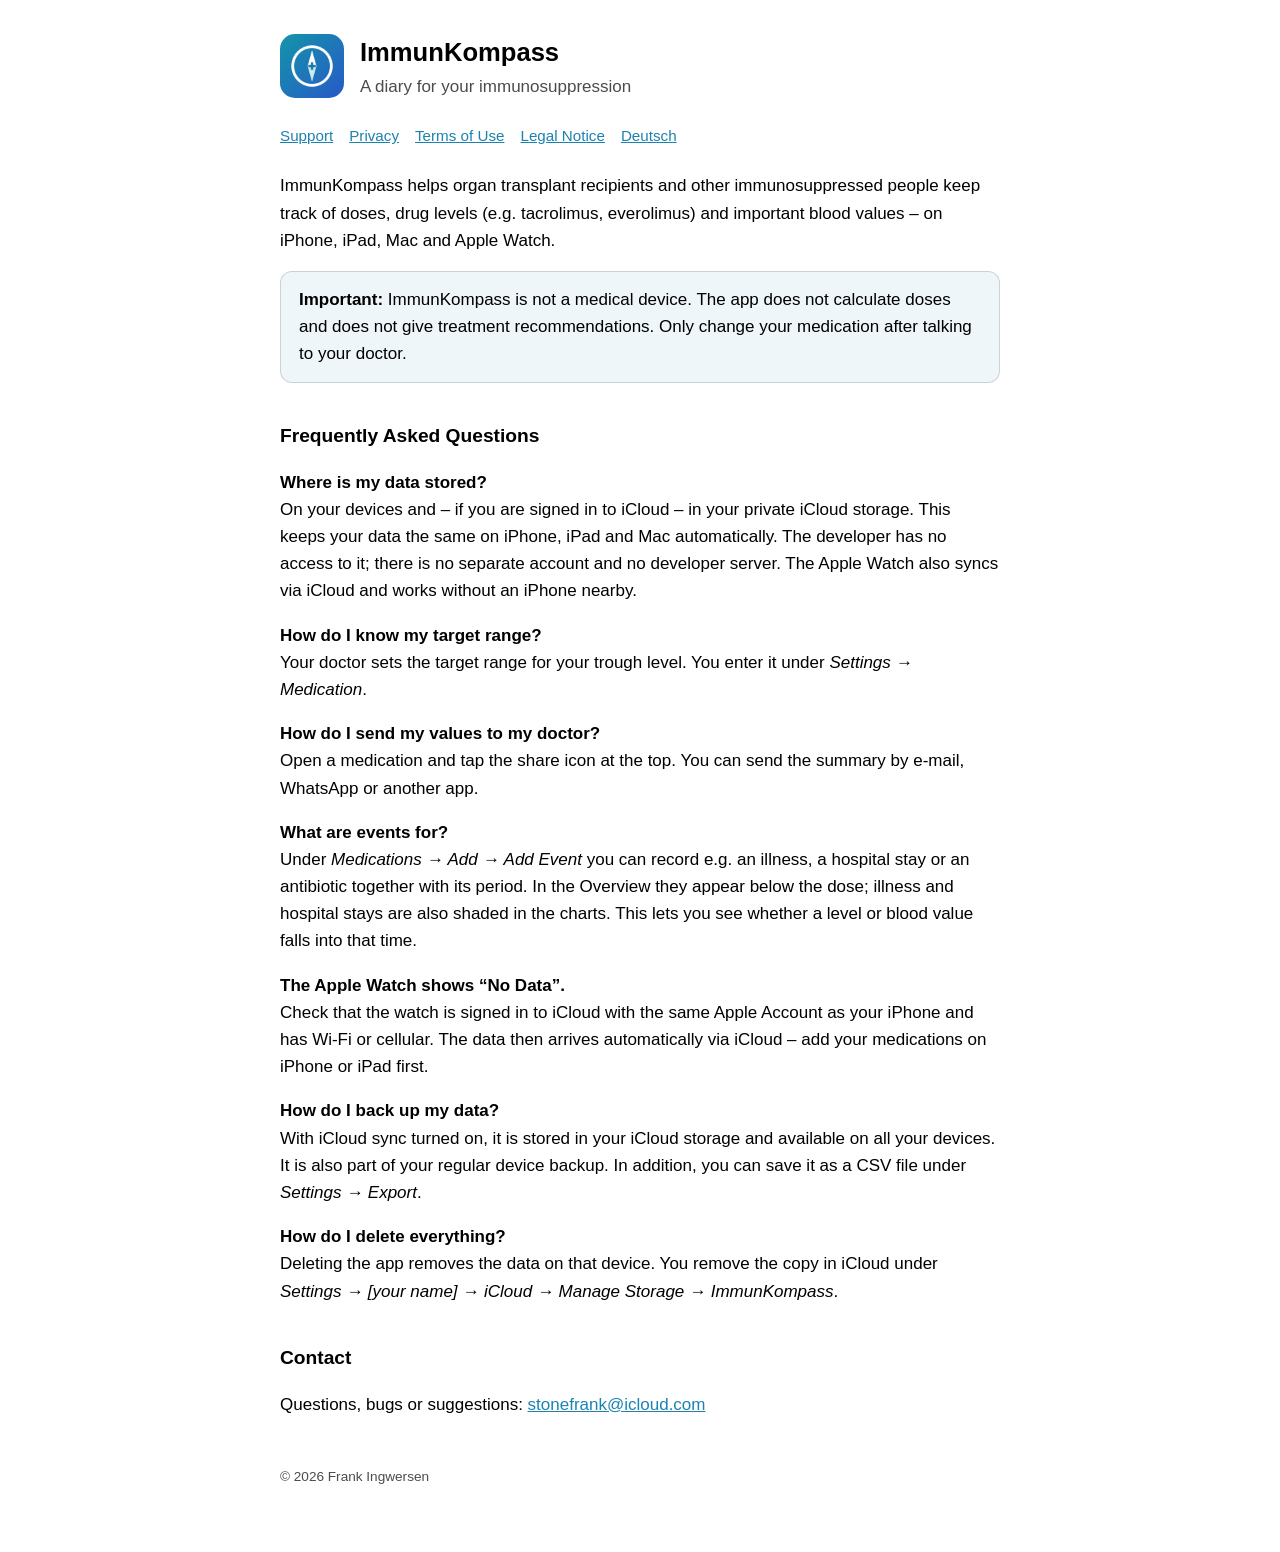
==== en/index.html @ 48a9f1a0 "ImmunKompass Website (Deutsch und Englisch)" ====
<!DOCTYPE html>
<html lang="en">
<head>
<meta charset="utf-8">
<meta name="viewport" content="width=device-width, initial-scale=1">
<title>ImmunKompass – Support</title>
<link rel="stylesheet" href="../style.css">
<link rel="icon" href="../icon.png">
</head>
<body>
<main>
  <header>
    <img src="../icon.png" alt="">
    <div><h1>ImmunKompass</h1><p>A diary for your immunosuppression</p></div>
  </header>
  <nav>
    <a href="index.html">Support</a>
    <a href="privacy.html">Privacy</a>
    <a href="terms.html">Terms of Use</a>
    <a href="imprint.html">Legal Notice</a>
    <a href="../index.html" lang="de">Deutsch</a>
  </nav>

  <p>ImmunKompass helps organ transplant recipients and other immunosuppressed people keep track of doses, drug levels (e.g. tacrolimus, everolimus) and important blood values – on iPhone, iPad, Mac and Apple Watch.</p>

  <div class="box"><strong>Important:</strong> ImmunKompass is not a medical device. The app does not calculate doses and does not give treatment recommendations. Only change your medication after talking to your doctor.</div>

  <h2>Frequently Asked Questions</h2>
  <p><strong>Where is my data stored?</strong><br>
  On your devices and – if you are signed in to iCloud – in your private iCloud storage. This keeps your data the same on iPhone, iPad and Mac automatically. The developer has no access to it; there is no separate account and no developer server. The Apple Watch also syncs via iCloud and works without an iPhone nearby.</p>

  <p><strong>How do I know my target range?</strong><br>
  Your doctor sets the target range for your trough level. You enter it under <em>Settings → Medication</em>.</p>

  <p><strong>How do I send my values to my doctor?</strong><br>
  Open a medication and tap the share icon at the top. You can send the summary by e-mail, WhatsApp or another app.</p>

  <p><strong>What are events for?</strong><br>
  Under <em>Medications → Add → Add Event</em> you can record e.g. an illness, a hospital stay or an antibiotic together with its period. In the Overview they appear below the dose; illness and hospital stays are also shaded in the charts. This lets you see whether a level or blood value falls into that time.</p>

  <p><strong>The Apple Watch shows “No Data”.</strong><br>
  Check that the watch is signed in to iCloud with the same Apple Account as your iPhone and has Wi-Fi or cellular. The data then arrives automatically via iCloud – add your medications on iPhone or iPad first.</p>

  <p><strong>How do I back up my data?</strong><br>
  With iCloud sync turned on, it is stored in your iCloud storage and available on all your devices. It is also part of your regular device backup. In addition, you can save it as a CSV file under <em>Settings → Export</em>.</p>

  <p><strong>How do I delete everything?</strong><br>
  Deleting the app removes the data on that device. You remove the copy in iCloud under <em>Settings → [your name] → iCloud → Manage Storage → ImmunKompass</em>.</p>

  <h2>Contact</h2>
  <p>Questions, bugs or suggestions: <a href="mailto:stonefrank@icloud.com">stonefrank@icloud.com</a></p>

  <footer>© 2026 Frank Ingwersen</footer>
</main>
</body>
</html>
---- style.css ----
:root { color-scheme: light dark; --accent: #1c82b0; }
* { box-sizing: border-box; }
body { font: 17px/1.6 -apple-system, BlinkMacSystemFont, "Segoe UI", Roboto, sans-serif; margin: 0; background: Canvas; color: CanvasText; }
main { max-width: 760px; margin: 0 auto; padding: 32px 20px 64px; }
header { display: flex; align-items: center; gap: 16px; margin-bottom: 24px; }
header img { width: 64px; height: 64px; border-radius: 15px; }
header h1 { margin: 0; font-size: 1.6rem; }
header p { margin: 0; opacity: .7; }
h2 { margin-top: 2em; font-size: 1.2rem; }
a { color: var(--accent); }
nav { display: flex; gap: 16px; flex-wrap: wrap; margin: 8px 0 24px; font-size: .95rem; }
.box { border: 1px solid color-mix(in srgb, CanvasText 15%, transparent); border-radius: 12px; padding: 14px 18px; background: color-mix(in srgb, var(--accent) 7%, Canvas); }
footer { margin-top: 48px; font-size: .85rem; opacity: .7; }
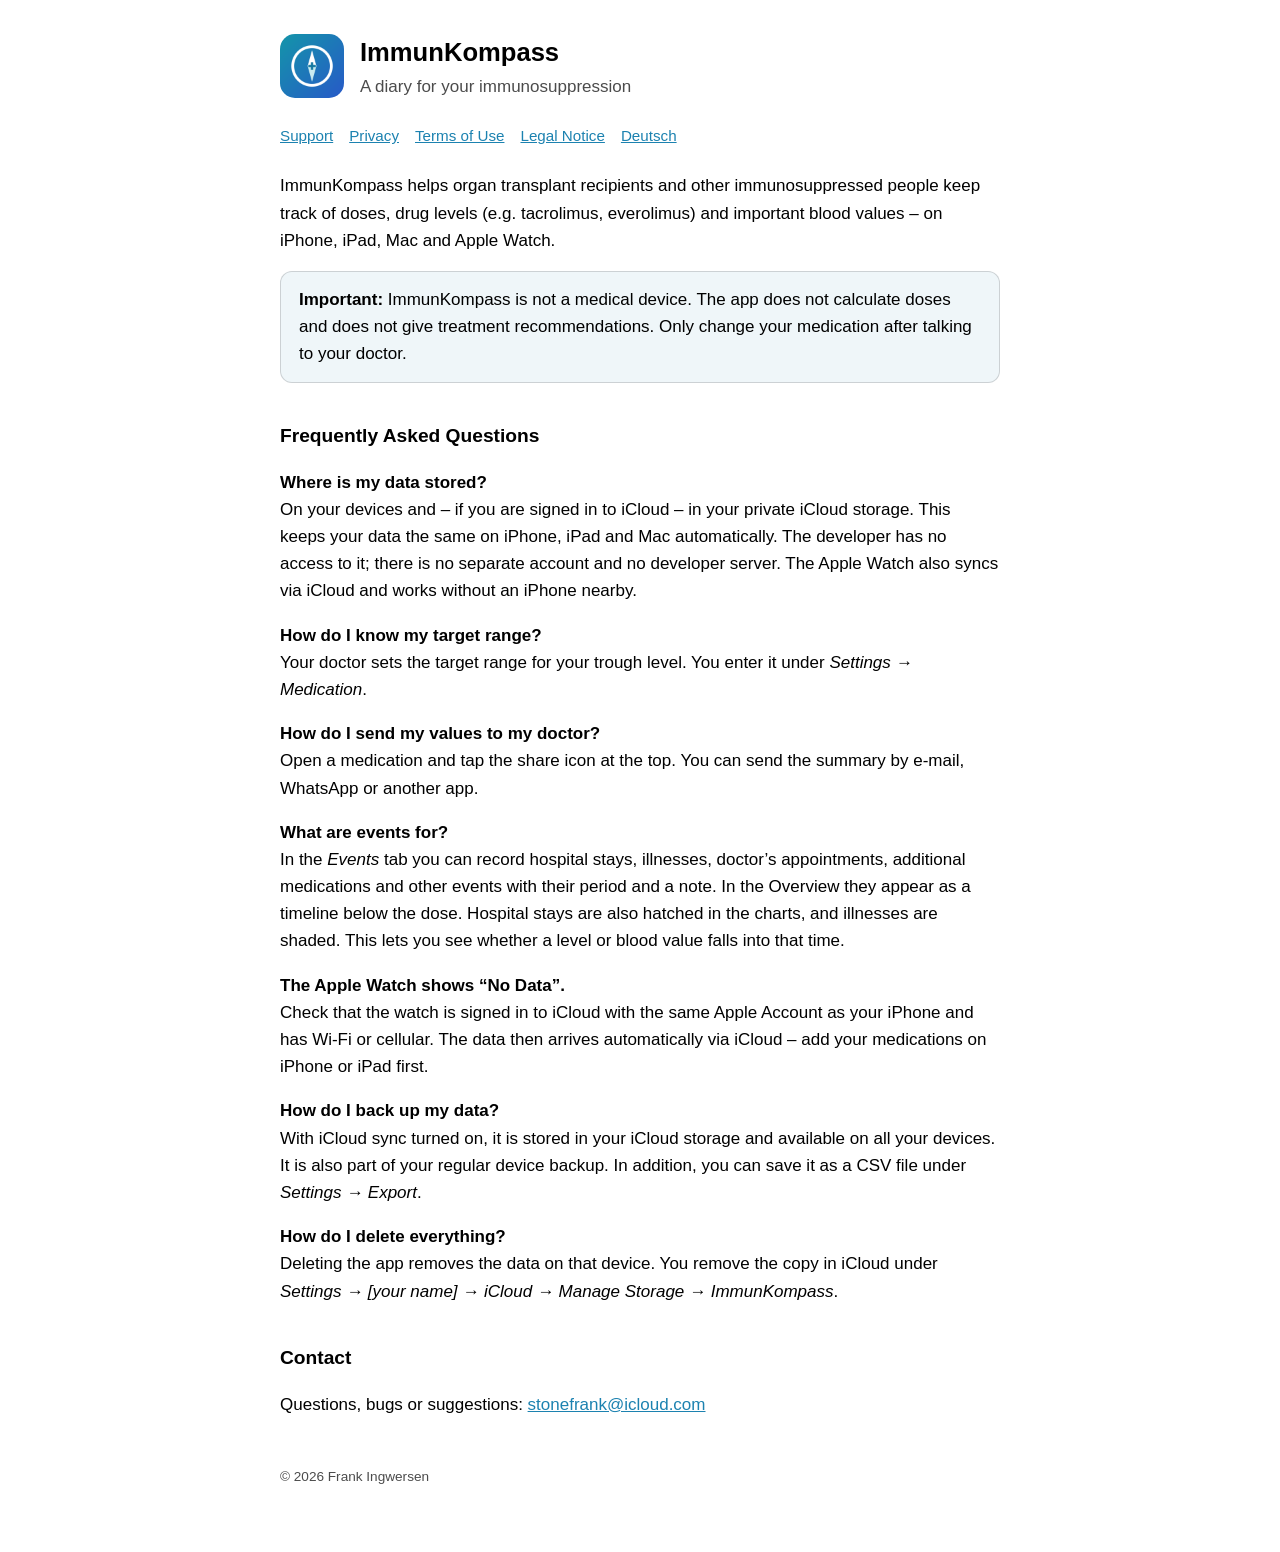
==== commit 581f13af: "Ereignisse: eigener Tab, neue Arten (Krankenhaus, Krankheit, Arzttermin, zusätzliche Medikamente, So" ====
--- a/en/index.html
+++ b/en/index.html
@@ -36,7 +36,7 @@
   Open a medication and tap the share icon at the top. You can send the summary by e-mail, WhatsApp or another app.</p>
 
   <p><strong>What are events for?</strong><br>
-  Under <em>Medications → Add → Add Event</em> you can record e.g. an illness, a hospital stay or an antibiotic together with its period. In the Overview they appear below the dose; illness and hospital stays are also shaded in the charts. This lets you see whether a level or blood value falls into that time.</p>
+  In the <em>Events</em> tab you can record hospital stays, illnesses, doctor’s appointments, additional medications and other events with their period and a note. In the Overview they appear as a timeline below the dose. Hospital stays are also hatched in the charts, and illnesses are shaded. This lets you see whether a level or blood value falls into that time.</p>
 
   <p><strong>The Apple Watch shows “No Data”.</strong><br>
   Check that the watch is signed in to iCloud with the same Apple Account as your iPhone and has Wi-Fi or cellular. The data then arrives automatically via iCloud – add your medications on iPhone or iPad first.</p>
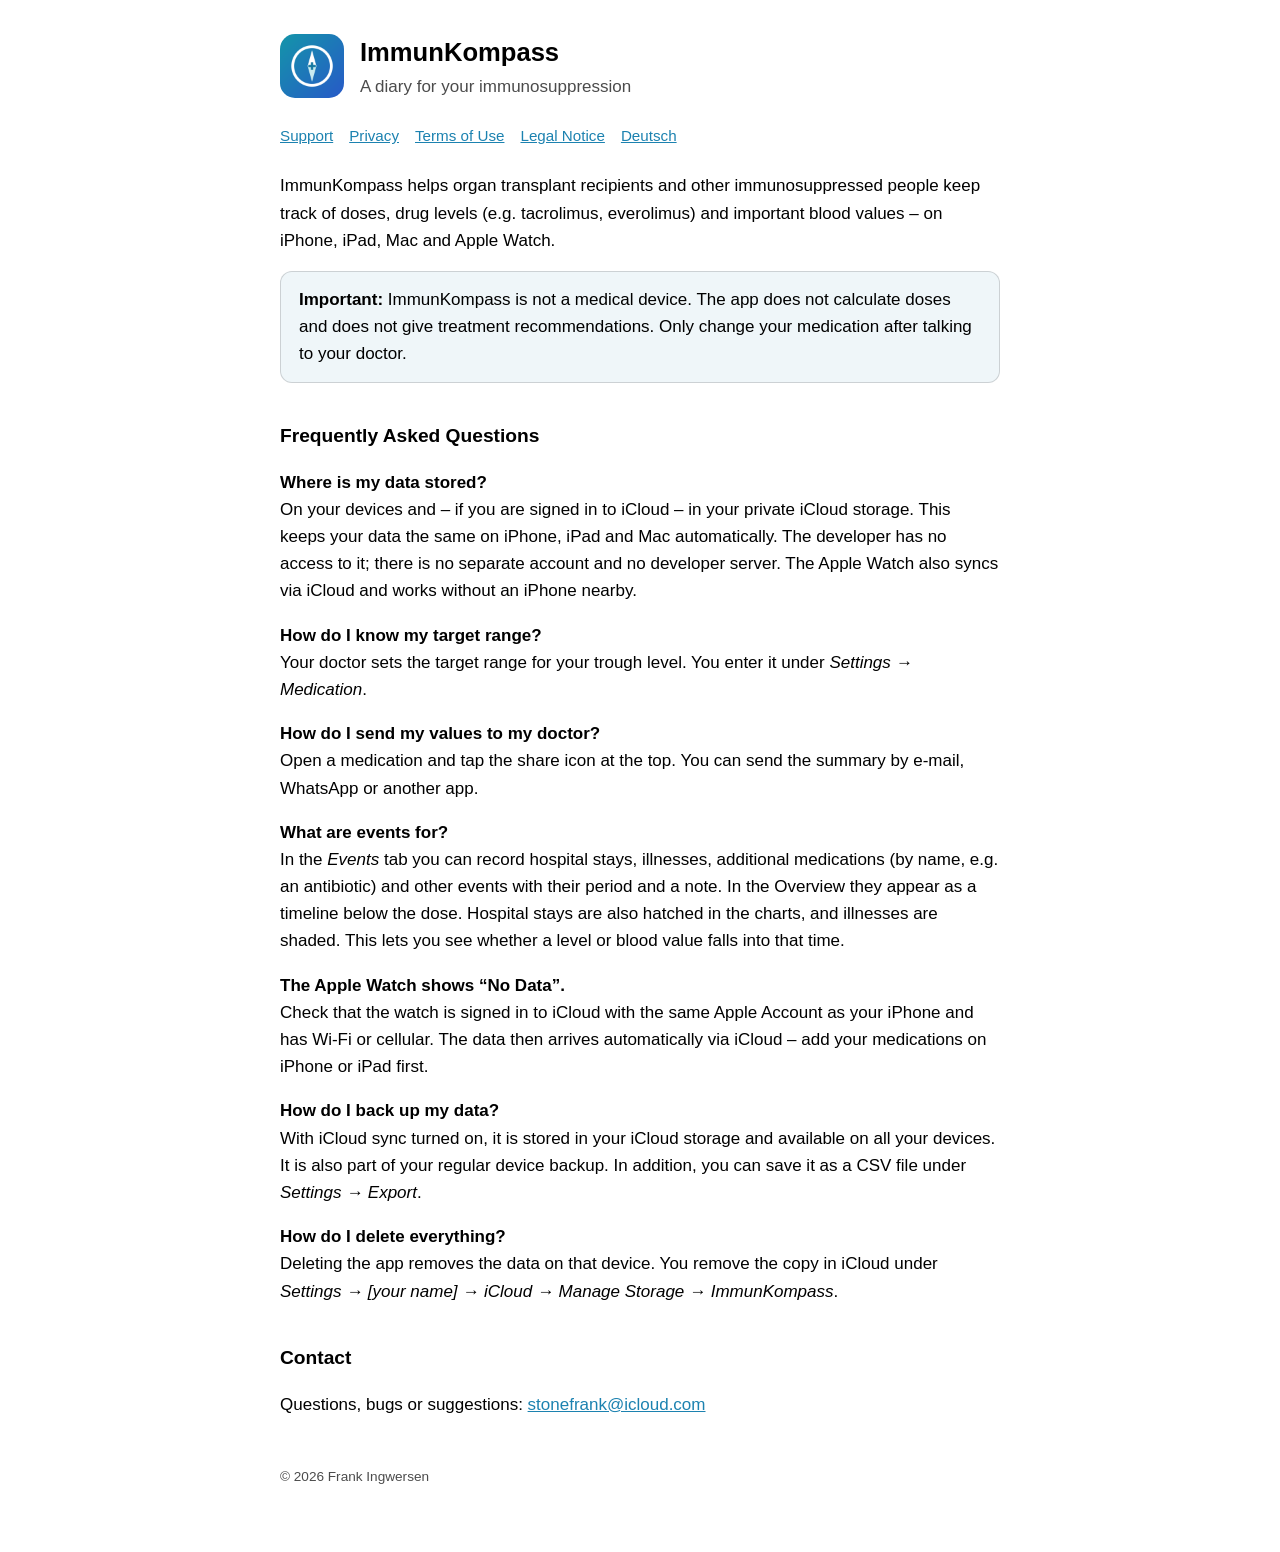
==== commit 54747f87: "Ereignisse: Arzttermine entfernt, zusätzliche Medikamente mit Namen" ====
--- a/en/index.html
+++ b/en/index.html
@@ -36,7 +36,7 @@
   Open a medication and tap the share icon at the top. You can send the summary by e-mail, WhatsApp or another app.</p>
 
   <p><strong>What are events for?</strong><br>
-  In the <em>Events</em> tab you can record hospital stays, illnesses, doctor’s appointments, additional medications and other events with their period and a note. In the Overview they appear as a timeline below the dose. Hospital stays are also hatched in the charts, and illnesses are shaded. This lets you see whether a level or blood value falls into that time.</p>
+  In the <em>Events</em> tab you can record hospital stays, illnesses, additional medications (by name, e.g. an antibiotic) and other events with their period and a note. In the Overview they appear as a timeline below the dose. Hospital stays are also hatched in the charts, and illnesses are shaded. This lets you see whether a level or blood value falls into that time.</p>
 
   <p><strong>The Apple Watch shows “No Data”.</strong><br>
   Check that the watch is signed in to iCloud with the same Apple Account as your iPhone and has Wi-Fi or cellular. The data then arrives automatically via iCloud – add your medications on iPhone or iPad first.</p>
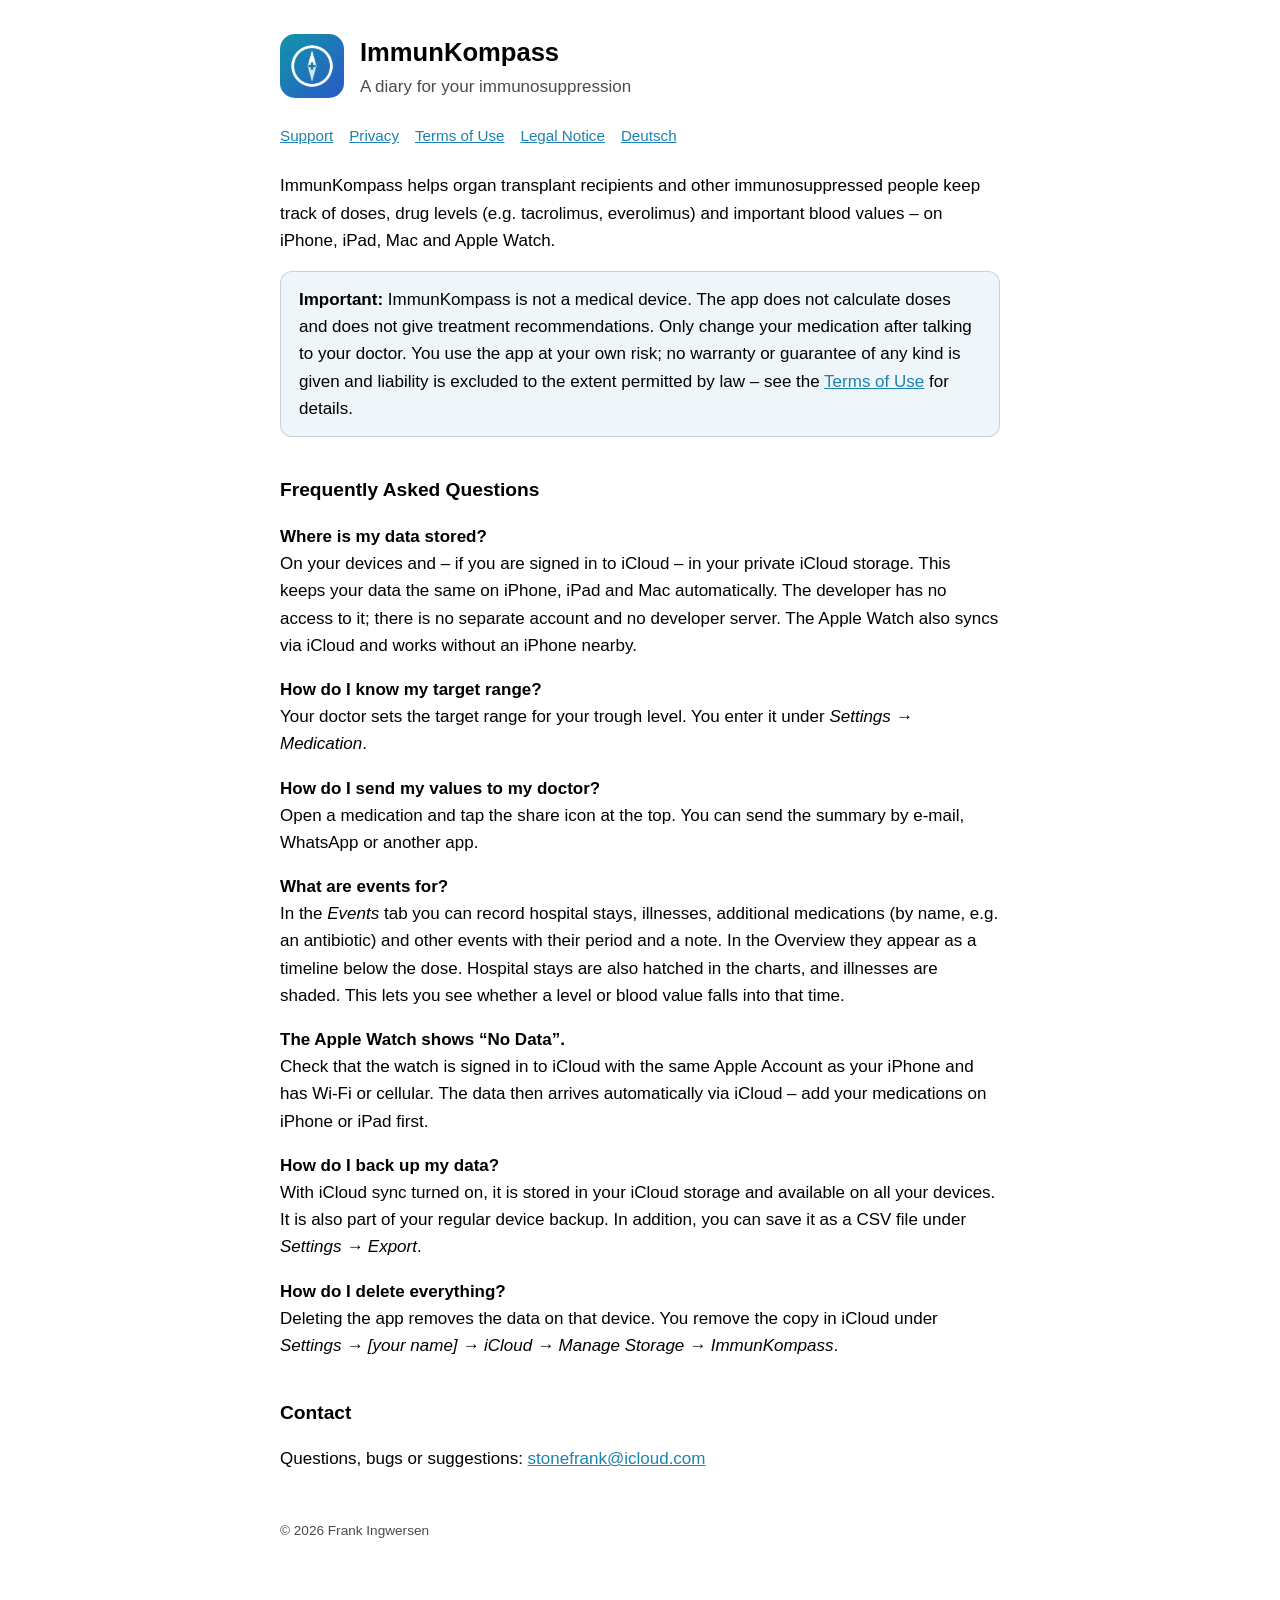
==== commit b249e008: "Nutzungsbedingungen: Haftung/Gewährleistung maximal eingeschränkt; Datenschutz: Abo über Apple" ====
--- a/en/index.html
+++ b/en/index.html
@@ -23,7 +23,7 @@
 
   <p>ImmunKompass helps organ transplant recipients and other immunosuppressed people keep track of doses, drug levels (e.g. tacrolimus, everolimus) and important blood values – on iPhone, iPad, Mac and Apple Watch.</p>
 
-  <div class="box"><strong>Important:</strong> ImmunKompass is not a medical device. The app does not calculate doses and does not give treatment recommendations. Only change your medication after talking to your doctor.</div>
+  <div class="box"><strong>Important:</strong> ImmunKompass is not a medical device. The app does not calculate doses and does not give treatment recommendations. Only change your medication after talking to your doctor. You use the app at your own risk; no warranty or guarantee of any kind is given and liability is excluded to the extent permitted by law – see the <a href="terms.html">Terms of Use</a> for details.</div>
 
   <h2>Frequently Asked Questions</h2>
   <p><strong>Where is my data stored?</strong><br>
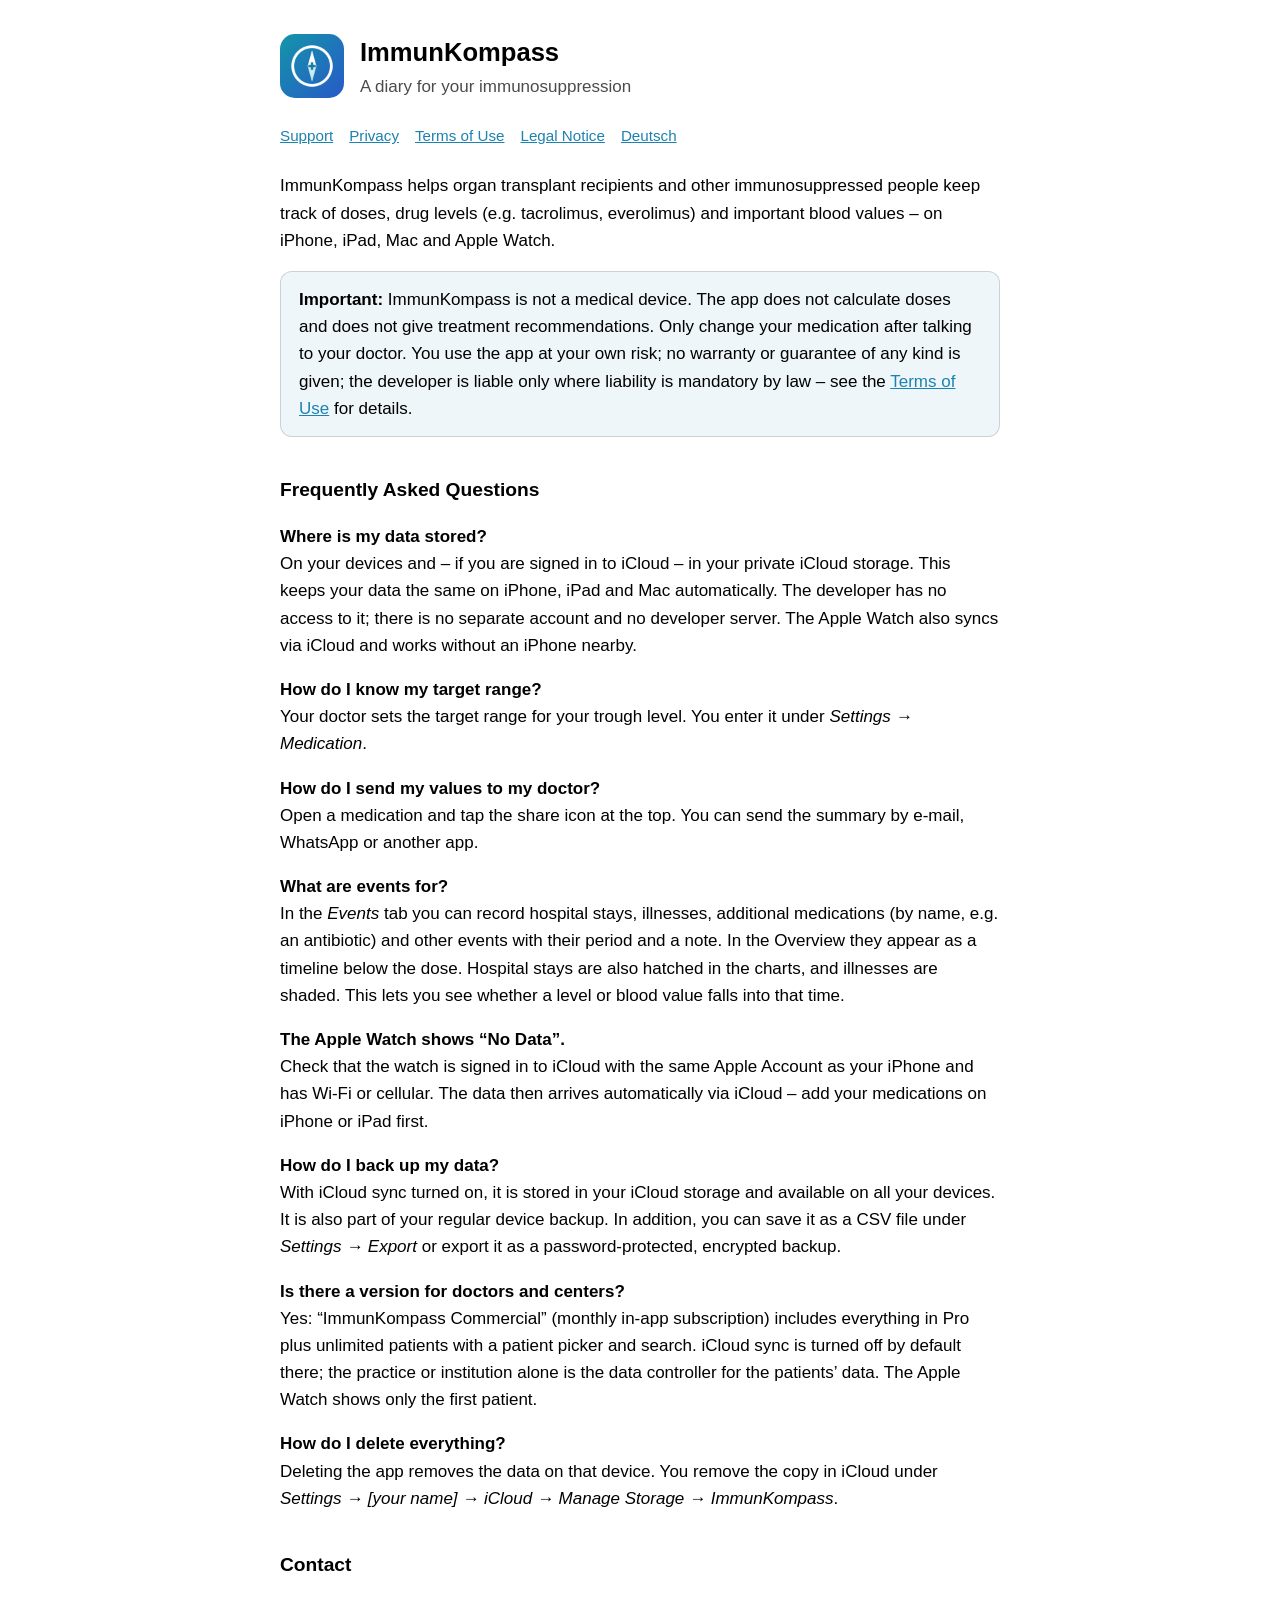
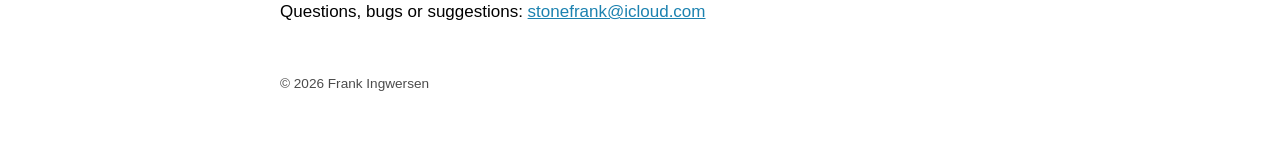
==== commit 7ada748b: "Haftung präzisiert, Commercial-Version in Nutzungsbedingungen, Datenschutz und FAQ Co-Authored-By: C" ====
--- a/en/index.html
+++ b/en/index.html
@@ -23,7 +23,7 @@
 
   <p>ImmunKompass helps organ transplant recipients and other immunosuppressed people keep track of doses, drug levels (e.g. tacrolimus, everolimus) and important blood values – on iPhone, iPad, Mac and Apple Watch.</p>
 
-  <div class="box"><strong>Important:</strong> ImmunKompass is not a medical device. The app does not calculate doses and does not give treatment recommendations. Only change your medication after talking to your doctor. You use the app at your own risk; no warranty or guarantee of any kind is given and liability is excluded to the extent permitted by law – see the <a href="terms.html">Terms of Use</a> for details.</div>
+  <div class="box"><strong>Important:</strong> ImmunKompass is not a medical device. The app does not calculate doses and does not give treatment recommendations. Only change your medication after talking to your doctor. You use the app at your own risk; no warranty or guarantee of any kind is given; the developer is liable only where liability is mandatory by law – see the <a href="terms.html">Terms of Use</a> for details.</div>
 
   <h2>Frequently Asked Questions</h2>
   <p><strong>Where is my data stored?</strong><br>
@@ -42,7 +42,10 @@
   Check that the watch is signed in to iCloud with the same Apple Account as your iPhone and has Wi-Fi or cellular. The data then arrives automatically via iCloud – add your medications on iPhone or iPad first.</p>
 
   <p><strong>How do I back up my data?</strong><br>
-  With iCloud sync turned on, it is stored in your iCloud storage and available on all your devices. It is also part of your regular device backup. In addition, you can save it as a CSV file under <em>Settings → Export</em>.</p>
+  With iCloud sync turned on, it is stored in your iCloud storage and available on all your devices. It is also part of your regular device backup. In addition, you can save it as a CSV file under <em>Settings → Export</em> or export it as a password-protected, encrypted backup.</p>
+
+  <p><strong>Is there a version for doctors and centers?</strong><br>
+  Yes: “ImmunKompass Commercial” (monthly in-app subscription) includes everything in Pro plus unlimited patients with a patient picker and search. iCloud sync is turned off by default there; the practice or institution alone is the data controller for the patients’ data. The Apple Watch shows only the first patient.</p>
 
   <p><strong>How do I delete everything?</strong><br>
   Deleting the app removes the data on that device. You remove the copy in iCloud under <em>Settings → [your name] → iCloud → Manage Storage → ImmunKompass</em>.</p>
